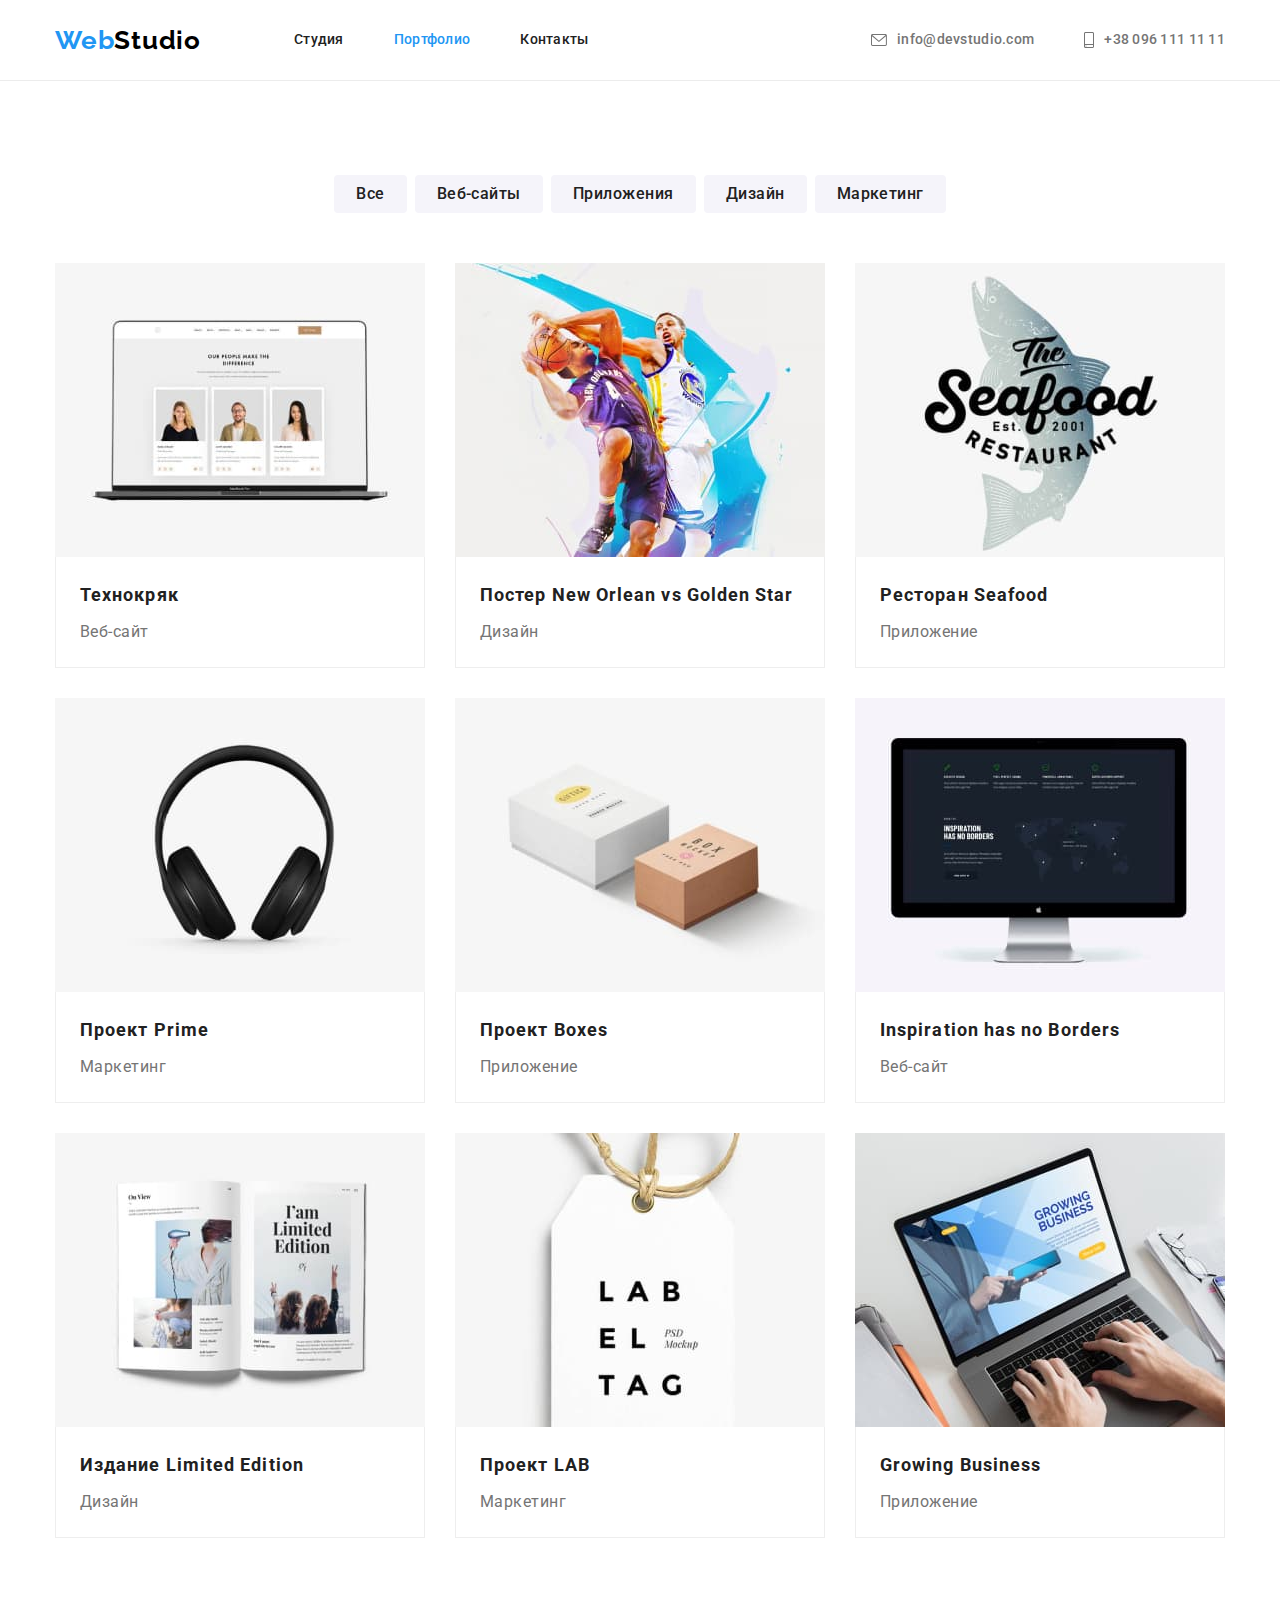
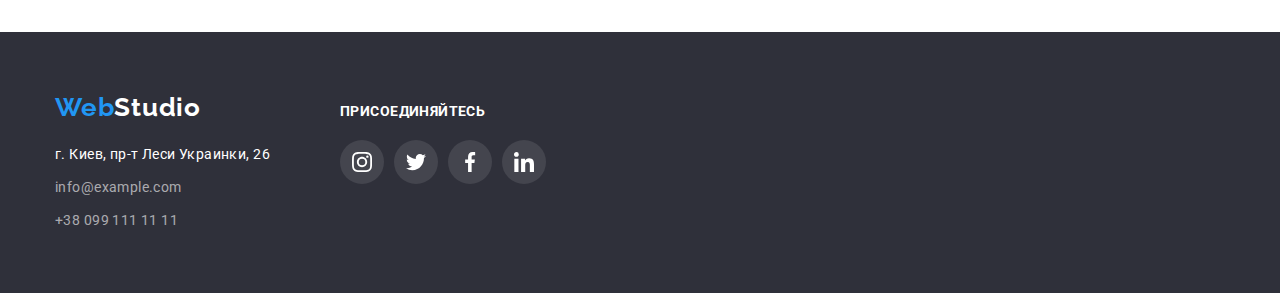
==== portfolio.html @ 128374de "added files from hw-04" ====
<!DOCTYPE html>
<html lang="ru">
  <head>
    <meta charset="UTF-8" />
    <meta name="viewport" content="width=device-width, initial-scale=1.0" />
    <title>Портфолио</title>
    <link rel="preconnect" href="https://fonts.gstatic.com" />
    <link
      href="https://fonts.googleapis.com/css2?family=Raleway:wght@700&family=Roboto:wght@400;500;700;900&display=swap"
      rel="stylesheet"
    />
    <link rel="stylesheet" href="./css/modern-normalize.css" />
    <link rel="stylesheet" href="css/styles.css" />
  </head>
  <body>
    <header class="header">
      <div class="container header-container">
        <nav class="nav">
          <a class="logo header-logo" href="./index.html"
            >Web<span>Studio</span></a
          >
          <ul class="menu">
            <li class="menu-item">
              <a class="menu-link" href="./index.html">Студия</a>
            </li>
            <li class="menu-item">
              <a class="menu-link current" href="./portfolio.html">Портфолио</a>
            </li>
            <li class="menu-item"><a class="menu-link" href="">Контакты</a></li>
          </ul>
        </nav>
        <ul class="contacts">
          <li class="contacts-item">
            <a class="contacts-link" href="malito:info@devstudio.com"
              ><svg class="contacts-icon-envelope" width="16" height="12">
                <use href="./images/icons.svg#envelope"></use>
              </svg>
              info@devstudio.com</a
            >
          </li>
          <li class="contacts-item">
            <a class="contacts-link" href="tel:+380961111111"
              ><svg class="contacts-icon-smartphone" width="10" height="16">
                <use href="./images/icons.svg#smartphone"></use>
              </svg>
              +38 096 111 11 11</a
            >
          </li>
        </ul>
      </div>
    </header>
    <main>
      <section class="works">
        <div class="works-container container">
          <h1 class="visually-hidden">Наши работы</h1>
          <ul class="filters">
            <li class="filters-item">
              <button class="filters-button" type="button">Все</button>
            </li>
            <li class="filters-item">
              <button class="filters-button" type="button">Веб-сайты</button>
            </li>
            <li class="filters-item">
              <button class="filters-button" type="button">Приложения</button>
            </li>
            <li class="filters-item">
              <button class="filters-button" type="button">Дизайн</button>
            </li>
            <li class="filters-item">
              <button class="filters-button" type="button">Маркетинг</button>
            </li>
          </ul>
          <ul class="works-list">
            <li class="works-item">
              <a href="" class="works-link">
                <div class="works-thumb">
                  <img
                    class="works-image"
                    src="./images/our-projects/tehnokryak.jpg"
                    alt="Технокряк"
                    width="370"
                  />
                </div>
                <div class="works-content">
                  <h2 class="works-item-title">Технокряк</h2>
                  <p class="works-item-text">Веб-сайт</p>
                </div></a
              >
            </li>
            <li class="works-item">
              <a href="" class="works-link">
                <div class="works-thumb">
                  <img
                    class="works-image"
                    src="./images/our-projects/new-orlean.jpg"
                    alt="Постер New Orlean vs Golden Star"
                    width="370"
                  />
                </div>
                <div class="works-content">
                  <h2 class="works-item-title">
                    Постер New Orlean vs Golden Star
                  </h2>
                  <p class="works-item-text">Дизайн</p>
                </div></a
              >
            </li>
            <li class="works-item">
              <a href="" class="works-link">
                <div class="works-thumb">
                  <img
                    class="works-image"
                    src="./images/our-projects/seafood.jpg"
                    alt="Ресторан Seafood"
                    width="370"
                  />
                </div>
                <div class="works-content">
                  <h2 class="works-item-title">Ресторан Seafood</h2>
                  <p class="works-item-text">Приложение</p>
                </div></a
              >
            </li>
            <li class="works-item">
              <a href="" class="works-link">
                <div class="works-thumb">
                  <img
                    class="works-image"
                    src="./images/our-projects/prime.jpg"
                    alt="Проект Prime"
                    width="370"
                  />
                </div>
                <div class="works-content">
                  <h2 class="works-item-title">Проект Prime</h2>
                  <p class="works-item-text">Маркетинг</p>
                </div></a
              >
            </li>
            <li class="works-item">
              <a href="" class="works-link">
                <div class="works-thumb">
                  <img
                    class="works-image"
                    src="./images/our-projects/boxex.jpg"
                    alt="Проект Boxes"
                    width="370"
                  />
                </div>
                <div class="works-content">
                  <h2 class="works-item-title">Проект Boxes</h2>
                  <p class="works-item-text">Приложение</p>
                </div></a
              >
            </li>
            <li class="works-item">
              <a href="" class="works-link">
                <div class="works-thumb">
                  <img
                    class="works-image"
                    src="./images/our-projects/inspiration.jpg"
                    alt="Inspiration has no Borders"
                    width="370"
                  />
                </div>
                <div class="works-content">
                  <h2 class="works-item-title">Inspiration has no Borders</h2>
                  <p class="works-item-text">Веб-сайт</p>
                </div></a
              >
            </li>
            <li class="works-item">
              <a href="" class="works-link">
                <div class="works-thumb">
                  <img
                    class="works-image"
                    src="./images/our-projects/limited-edition.jpg"
                    alt="Издание Limited Edition"
                    width="370"
                  />
                </div>
                <div class="works-content">
                  <h2 class="works-item-title">Издание Limited Edition</h2>
                  <p class="works-item-text">Дизайн</p>
                </div></a
              >
            </li>
            <li class="works-item">
              <a href="" class="works-link">
                <div class="works-thumb">
                  <img
                    class="works-image"
                    src="./images/our-projects/lab.jpg"
                    alt="Проект LAB"
                    width="370"
                  />
                </div>
                <div class="works-content">
                  <h2 class="works-item-title">Проект LAB</h2>
                  <p class="works-item-text">Маркетинг</p>
                </div></a
              >
            </li>
            <li class="works-item">
              <a href="" class="works-link">
                <div class="works-thumb">
                  <img
                    class="works-image"
                    src="./images/our-projects/growing-business.jpg"
                    alt="Growing Business"
                    width="370"
                  />
                </div>
                <div class="works-content">
                  <h2 class="works-item-title">Growing Business</h2>
                  <p class="works-item-text">Приложение</p>
                </div></a
              >
            </li>
          </ul>
        </div>
      </section>
    </main>
    <footer class="footer">
      <div class="container footer-container">
        <div class="footer-main">
          <a class="logo footer-logo" href="./index.html"
            >Web<span>Studio</span></a
          >
          <address class="address">
            <p class="address-text">г. Киев, пр-т Леси Украинки, 26</p>
            <ul class="address-list">
              <li class="address-item">
                <a class="address-link" href="malito:info@example.com"
                  >info@example.com</a
                >
              </li>
              <li class="address-item">
                <a class="address-link" href="tel:+380991111111"
                  >+38 099 111 11 11</a
                >
              </li>
            </ul>
          </address>
        </div>
        <div class="footer-follow">
          <h2 class="footer-follow-title">присоединяйтесь</h2>
          <ul class="footer-social-list">
            <li class="footer-social-item">
              <a
                href="https://instagram.com"
                class="footer-social-link"
                target="_blank"
              >
                <svg class="footer-social-svg" width="20" height="20">
                  <use href="./images/icons.svg#instagram"></use>
                </svg>
              </a>
            </li>
            <li class="footer-social-item">
              <a
                href="https://twitter.com"
                class="footer-social-link"
                target="_blank"
              >
                <svg class="footer-social-svg" width="20" height="20">
                  <use href="./images/icons.svg#twitter"></use>
                </svg>
              </a>
            </li>
            <li class="footer-social-item">
              <a
                href="https://facebook.com"
                class="footer-social-link"
                target="_blank"
              >
                <svg class="footer-social-svg" width="20" height="20">
                  <use href="./images/icons.svg#facebook"></use>
                </svg>
              </a>
            </li>
            <li class="footer-social-item">
              <a
                href="https://linkedin.com"
                class="footer-social-link"
                target="_blank"
              >
                <svg class="footer-social-svg" width="20" height="20">
                  <use href="./images/icons.svg#linkedin"></use>
                </svg>
              </a>
            </li>
          </ul>
        </div>
      </div>
    </footer>
  </body>
</html>
---- css/styles.css ----
:root {
  --main-text-color: #757575;
  --title-text-color: #212121;
  --white-text-color: #ffffff;
  --black-text-color: #000000;
  --main-bg-color: #ffffff;
  --address-color-link: rgba(255, 255, 255, 0.6);
  --secondary-bg-color: #f5f4fa;
  --footer-bg-color: #2f303a;
  --hero-bg-color: #c4c4c4;
  --hero-overlay-color: rgba(47, 48, 58, 0.4);
  --accent-color: #2196f3;
  --border-color: #ececec;
  --border-color-works: #eeeeee;
  --team-svg-color: #afb1b8;
  --team-svg-white-color: #ffffff;
  --footer-social-trnsp-white: rgba(255, 255, 255, 0.1);
}

h1,
h2,
h3,
h4,
h5,
h6 {
  font-weight: 700;
  color: var(--title-text-color);
}

body {
  font-family: Roboto, sans-serif;
  font-weight: 400;
  color: var(--main-text-color);
  background-color: var(--main-bg-color);
}

.visually-hidden {
  position: absolute;
  width: 1px;
  height: 1px;
  margin: -1px;
  border: 0;
  padding: 0;

  white-space: nowrap;
  clip-path: inset(100%);
  clip: rect(0 0 0 0);
  overflow: hidden;
}

.container {
  width: 1200px;
  margin-left: auto;
  margin-right: auto;
  padding-left: 15px;
  padding-right: 15px;
}

/* HEADER */

.header {
  border-bottom: 1px solid var(--border-color);
}

.header-container {
  display: flex;
  align-items: center;
}

.nav {
  display: flex;
  align-items: center;
}

.logo {
  font-family: Raleway, sans-serif;
  font-size: 26px;
  font-weight: 700;
  line-height: 1.19;
  letter-spacing: 0.03em;
  color: var(--accent-color);
}

.header-logo {
  margin-right: 93px;
  padding-top: 24px;
  padding-bottom: 24px;
}

.header-logo span {
  color: var(--black-text-color);
}

/* Menu */

.menu {
  display: flex;
}

.menu-item:not(:last-child) {
  margin-right: 50px;
}

.menu-link {
  display: block;
  padding-top: 32px;
  padding-bottom: 32px;

  font-size: 14px;
  font-weight: 500;
  line-height: 1.14;
  letter-spacing: 0.02em;
  color: var(--title-text-color);
}

.current {
  color: var(--accent-color);
}

.contacts {
  display: flex;
  margin-left: auto;
}

.contacts-item + .contacts-item {
  margin-left: 50px;
}

.contacts-link {
  display: flex;
  align-items: center;
  padding-top: 32px;
  padding-bottom: 32px;

  font-size: 14px;
  font-weight: 500;
  line-height: 1.14;
  letter-spacing: 0.02em;
  color: currentColor;
}

.contacts-icon-envelope {
  /* width: 16px;
  height: 12px; */
  margin-right: 10px;
  fill: currentColor;
}

.contacts-icon-smartphone {
  /* width: 10px;
  height: 16px; */
  margin-right: 10px;
  fill: currentColor;
}

.menu-link:hover,
.menu-link:focus,
.contacts-link:hover,
.contacts-link:focus {
  color: var(--accent-color);
  fill: var(--accent-color);
}

/* FOOTER */
.footer {
  background-color: var(--footer-bg-color);
  padding-top: 60px;
  padding-bottom: 60px;
}

.footer-container {
  display: flex;
  align-items: baseline;
}

.footer-main {
  margin-right: 70px;
}

.footer-logo {
  display: block;
  margin-bottom: 20px;
}

.footer-logo span {
  color: var(--white-text-color);
}

.address {
  font-size: 14px;
  font-style: inherit;
  line-height: 1.71;
  letter-spacing: 0.03em;
  color: var(--white-text-color);
}

.address-text {
  margin-bottom: 9px;
}

.address-item:not(:last-child) {
  margin-bottom: 9px;
}

.address-link {
  color: var(--address-color-link);
}

.address-link:hover,
.address-link:focus {
  color: var(--accent-color);
}

.footer-follow-title {
  margin-bottom: 20px;

  font-size: 14px;
  line-height: 1.14;
  letter-spacing: 0.03em;
  text-transform: uppercase;
  color: var(--white-text-color);
}

.footer-social-list {
  display: flex;
}

.footer-social-item:not(:last-child) {
  margin-right: 10px;
}

.footer-social-link {
  display: flex;
  justify-content: center;
  align-items: center;
  width: 44px;
  height: 44px;

  color: var(--white-text-color);

  border-radius: 50%;
  background-color: var(--footer-social-trnsp-white);
}

.footer-social-svg {
  fill: currentColor;
}

.footer-social-link:hover,
.footer-social-link:focus {
  background-color: var(--accent-color);
}

/* СТУДИЯ */

/* Hero */

.hero {
  max-width: 1600px;
  margin: 0 auto;
  padding-top: 200px;
  padding-bottom: 200px;

  text-align: center;

  background-color: var(--hero-bg-color);

  background-image: linear-gradient(
      to right,
      var(--hero-overlay-color),
      var(--hero-overlay-color)
    ),
    url(../images/hero.jpg);
  background-repeat: no-repeat;
  background-position: center;
  background-size: cover;
}

.hero-title {
  margin-bottom: 30px;

  font-size: 44px;
  font-weight: 900;
  line-height: 1.37;
  letter-spacing: 0.06em;
  text-transform: uppercase;
  color: var(--white-text-color);
}

.hero-button {
  padding-top: 10px;
  padding-bottom: 10px;
  padding-right: 32px;
  padding-left: 32px;

  font-size: 16px;
  font-weight: 700;
  line-height: 1.88;
  letter-spacing: 0.06em;
  color: var(--white-text-color);

  border: none;
  border-radius: 4px;
  cursor: pointer;
  background-color: var(--accent-color);
}

/* Benefits */

.benefits {
  padding-top: 94px;
  padding-bottom: 94px;
}

.benefits-list {
  display: flex;
  flex-wrap: wrap;
  margin-top: -30px;
  margin-left: -30px;
}

.benefits-item {
  flex-basis: calc(100% / 4 - 30px);
  margin-top: 30px;
  margin-left: 30px;
}

.benefits-cover {
  margin-bottom: 30px;
  display: flex;
  justify-content: center;
  align-items: center;
  width: 270px;
  height: 120px;

  border-radius: 4px;
  background-color: var(--secondary-bg-color);
}

.benefits-item-title {
  margin-bottom: 10px;

  font-size: 14px;
  line-height: 1.14;
  letter-spacing: 0.03em;
  text-transform: uppercase;
}

.benefits-item-text {
  font-size: 14px;
  line-height: 1.71;
  letter-spacing: 0.03em;
}

/* Чем мы занимаемся */

.activities {
  padding-bottom: 94px;
}

.activities-title {
  margin-bottom: 50px;

  font-size: 36px;
  line-height: 1.17;
  letter-spacing: 0.03em;
  text-align: center;
}

.activities-list {
  display: flex;
  flex-wrap: wrap;
  margin-top: -30px;
  margin-left: -30px;
}

.activities-item {
  margin-top: 30px;
  margin-left: 30px;
  flex-basis: calc(100% / 3 - 30px);
}

.activities-thumb {
  height: 294px;
}

.activities-image {
  width: 100%;
  height: 100%;
  object-fit: cover;
}

/* Наша команда */

.team {
  padding-top: 94px;
  padding-bottom: 94px;

  background-color: var(--secondary-bg-color);
}

.team-title {
  margin-bottom: 50px;

  font-size: 36px;
  line-height: 1.17;
  letter-spacing: 0.03em;
  text-align: center;
}

.team-list {
  display: flex;
  flex-wrap: wrap;
  margin-top: -30px;
  margin-left: -30px;
}

.team-item {
  flex-basis: calc(100% / 4 - 30px);
  margin-top: 30px;
  margin-left: 30px;

  border-bottom-left-radius: 4px;
  border-bottom-right-radius: 4px;
  background-color: var(--main-bg-color);
  box-shadow: 0px 1px 3px rgba(0, 0, 0, 0.12), 0px 1px 1px rgba(0, 0, 0, 0.14),
    0px 2px 1px rgba(0, 0, 0, 0.2);
}

.team-content {
  padding-top: 30px;
  padding-right: 32px;
  padding-bottom: 30px;
  padding-left: 32px;

  text-align: center;
}

.team-name {
  margin-bottom: 10px;

  font-size: 16px;
  font-weight: 500;
  line-height: 1.19;
  letter-spacing: 0.03em;
}

.team-position {
  margin-bottom: 16px;

  font-size: 16px;
  line-height: 1.19;
  letter-spacing: 0.03em;
}

.team-social {
  display: flex;
  justify-content: space-between;
}

.team-social-link {
  display: flex;
  justify-content: center;
  align-items: center;
  width: 44px;
  height: 44px;
  color: var(--team-svg-color);
  border-radius: 50%;
}

.team-social-svg {
  fill: currentColor;
}

.team-social-link:hover,
.team-social-link:focus {
  color: var(--team-svg-white-color);
  background-color: var(--accent-color);
}

/* Постоянные клиенты */

.clients {
  padding-top: 94px;
  padding-bottom: 94px;

  text-align: center;
}

.clients-title {
  margin-bottom: 50px;

  font-size: 36px;
  line-height: 1.17;
  letter-spacing: 0.03em;
}

.clients-list {
  display: flex;
  flex-wrap: wrap;
  margin-right: -30px;
}

.clients-item {
  margin-right: 30px;
}

.clients-link {
  display: flex;
  justify-content: center;
  align-items: center;
  width: 170px;
  height: 90px;

  color: var(--team-svg-color);

  border-radius: 4px;
  border: 1px solid var(--team-svg-color);
}

.clients-svg {
  fill: currentColor;
}

.clients-link:hover,
.clients-link:focus {
  color: var(--accent-color);
  border: 1px solid var(--accent-color);
}

/* ПОРТФОЛИО */

/* Фильтры */

.works {
  padding-top: 94px;
  padding-bottom: 94px;
}

.filters {
  display: flex;
  justify-content: center;
  margin-bottom: 50px;
}

.filters-item:not(:last-child) {
  margin-right: 8px;
}

.filters-button {
  padding-top: 6px;
  padding-bottom: 6px;
  padding-right: 22px;
  padding-left: 22px;

  font-size: 16px;
  font-weight: 500;
  line-height: 1.63;
  letter-spacing: 0.03em;
  color: var(--title-text-color);

  border: none;
  border-radius: 4px;
  cursor: pointer;
  background-color: var(--secondary-bg-color);
}

.filters-button:hover,
.filters-button:focus {
  background-color: var(--accent-color);
  color: var(--white-text-color);
  box-shadow: 0px 3px 1px rgba(0, 0, 0, 0.1), 0px 1px 2px rgba(0, 0, 0, 0.08),
    0px 2px 2px rgba(0, 0, 0, 0.12);
}

/* Наши работы */

.works-list {
  display: flex;
  flex-wrap: wrap;
  margin-top: -30px;
  margin-left: -30px;
}

.works-item {
  margin-top: 30px;
  margin-left: 30px;
  flex-basis: calc(100% / 3 - 30px);
}

.works-link {
  display: block;
}

.works-link:hover,
.works-link:focus {
  box-shadow: 0px 1px 1px rgba(0, 0, 0, 0.12), 0px 4px 4px rgba(0, 0, 0, 0.06),
    1px 4px 6px rgba(0, 0, 0, 0.16);
}

.works-thumb {
  height: 294px;
}

.works-image {
  width: 100%;
  height: 100%;
  object-fit: cover;
}

.works-content {
  padding-top: 20px;
  padding-bottom: 20px;
  padding-right: 24px;
  padding-left: 24px;

  border-right: 1px solid var(--border-color-works);
  border-left: 1px solid var(--border-color-works);
  border-bottom: 1px solid var(--border-color-works);
}

.works-item-title {
  margin-bottom: 4px;

  font-size: 18px;
  line-height: 2;
  letter-spacing: 0.06em;
}

.works-item-text {
  font-size: 16px;
  line-height: 1.88;
  letter-spacing: 0.03em;
}
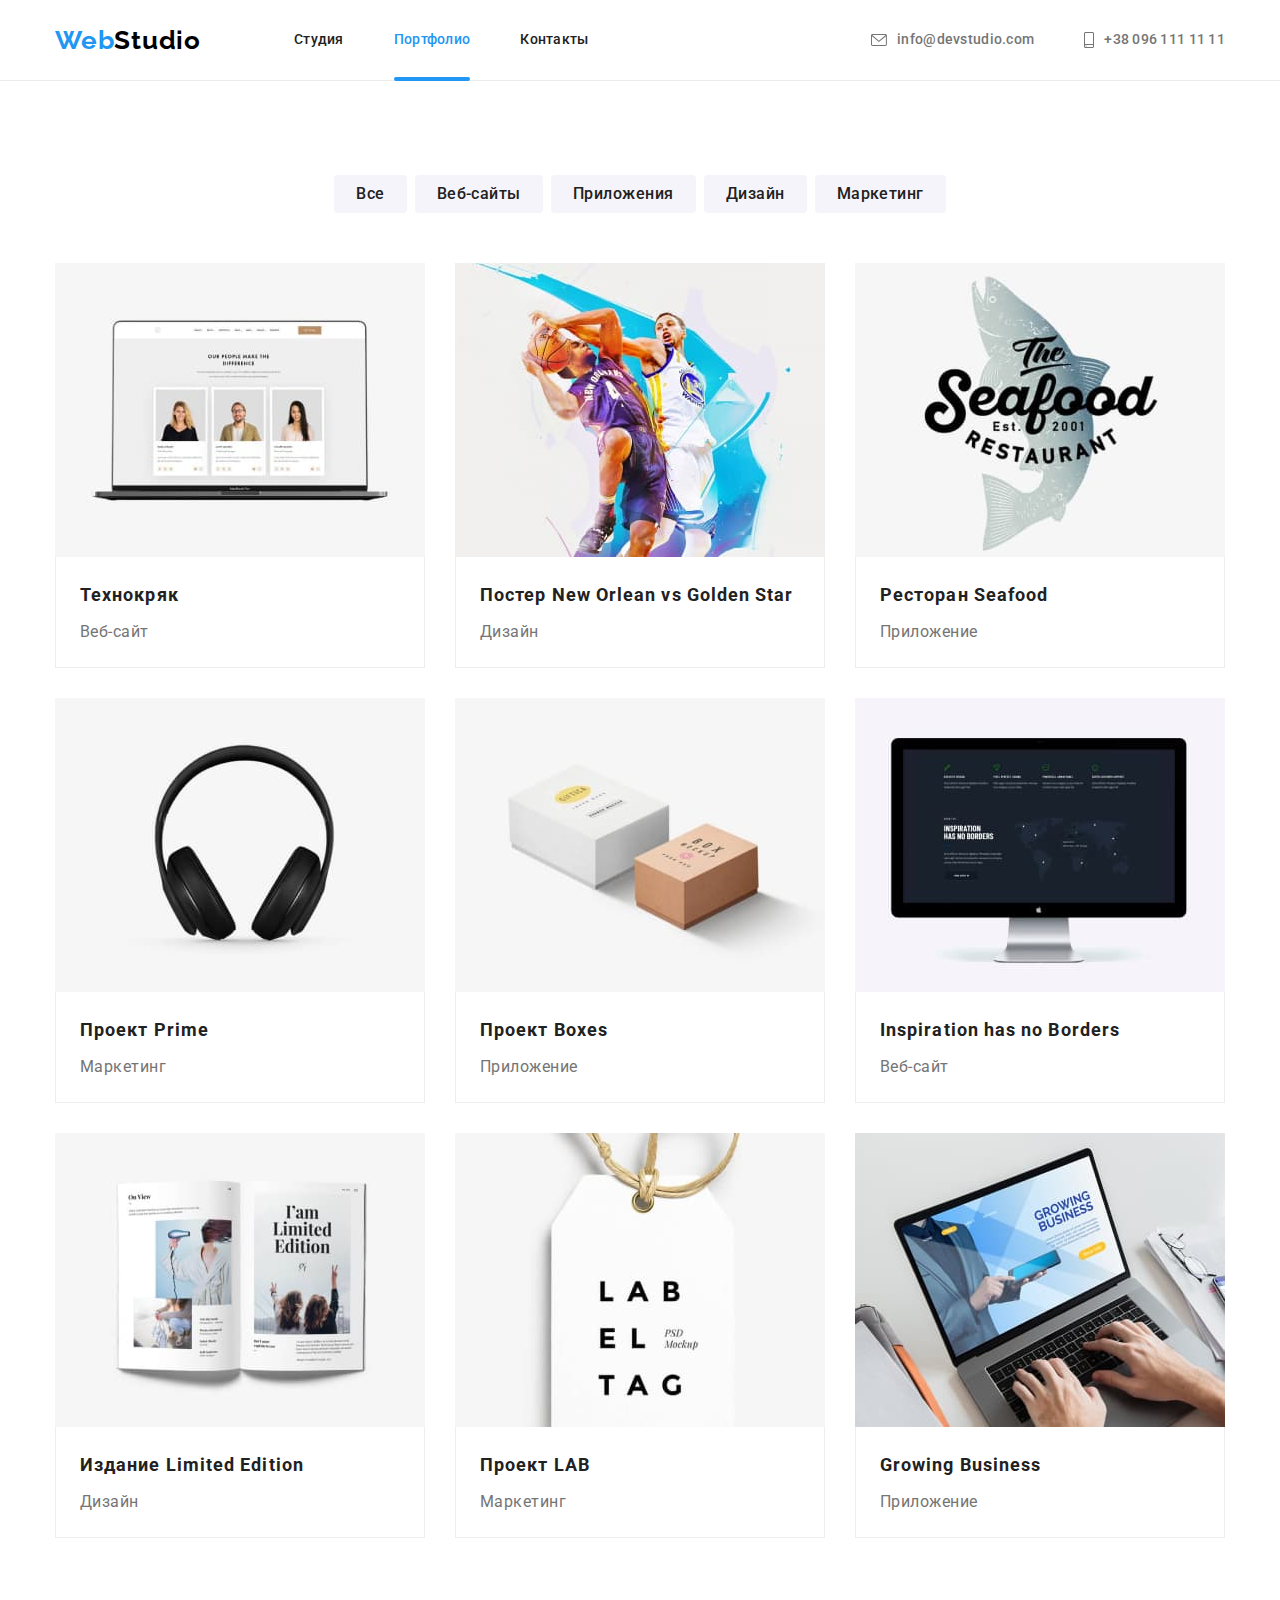
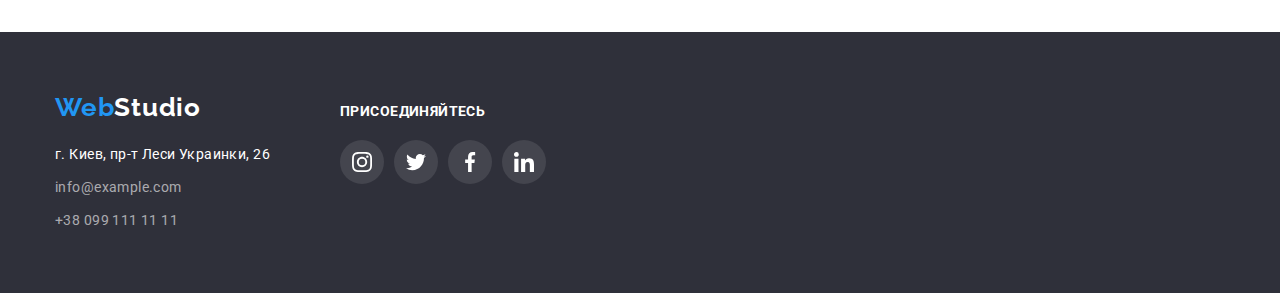
==== commit 2ef9c7f4: "changed link area of works cards" ====
--- a/portfolio.html
+++ b/portfolio.html
@@ -72,15 +72,15 @@
           </ul>
           <ul class="works-list">
             <li class="works-item">
-              <a href="" class="works-link">
-                <div class="works-thumb">
-                  <img
-                    class="works-image"
-                    src="./images/our-projects/tehnokryak.jpg"
-                    alt="Технокряк"
-                    width="370"
-                  />
-                </div>
+              <div class="works-thumb">
+                <img
+                  class="works-image"
+                  src="./images/our-projects/tehnokryak.jpg"
+                  alt="Технокряк"
+                  width="370"
+                />
+              </div>
+              <a href="" class="works-link">
                 <div class="works-content">
                   <h2 class="works-item-title">Технокряк</h2>
                   <p class="works-item-text">Веб-сайт</p>
@@ -88,15 +88,15 @@
               >
             </li>
             <li class="works-item">
-              <a href="" class="works-link">
-                <div class="works-thumb">
-                  <img
-                    class="works-image"
-                    src="./images/our-projects/new-orlean.jpg"
-                    alt="Постер New Orlean vs Golden Star"
-                    width="370"
-                  />
-                </div>
+              <div class="works-thumb">
+                <img
+                  class="works-image"
+                  src="./images/our-projects/new-orlean.jpg"
+                  alt="Постер New Orlean vs Golden Star"
+                  width="370"
+                />
+              </div>
+              <a href="" class="works-link">
                 <div class="works-content">
                   <h2 class="works-item-title">
                     Постер New Orlean vs Golden Star
@@ -106,15 +106,15 @@
               >
             </li>
             <li class="works-item">
-              <a href="" class="works-link">
-                <div class="works-thumb">
-                  <img
-                    class="works-image"
-                    src="./images/our-projects/seafood.jpg"
-                    alt="Ресторан Seafood"
-                    width="370"
-                  />
-                </div>
+              <div class="works-thumb">
+                <img
+                  class="works-image"
+                  src="./images/our-projects/seafood.jpg"
+                  alt="Ресторан Seafood"
+                  width="370"
+                />
+              </div>
+              <a href="" class="works-link">
                 <div class="works-content">
                   <h2 class="works-item-title">Ресторан Seafood</h2>
                   <p class="works-item-text">Приложение</p>
@@ -122,15 +122,15 @@
               >
             </li>
             <li class="works-item">
-              <a href="" class="works-link">
-                <div class="works-thumb">
-                  <img
-                    class="works-image"
-                    src="./images/our-projects/prime.jpg"
-                    alt="Проект Prime"
-                    width="370"
-                  />
-                </div>
+              <div class="works-thumb">
+                <img
+                  class="works-image"
+                  src="./images/our-projects/prime.jpg"
+                  alt="Проект Prime"
+                  width="370"
+                />
+              </div>
+              <a href="" class="works-link">
                 <div class="works-content">
                   <h2 class="works-item-title">Проект Prime</h2>
                   <p class="works-item-text">Маркетинг</p>
@@ -138,15 +138,15 @@
               >
             </li>
             <li class="works-item">
-              <a href="" class="works-link">
-                <div class="works-thumb">
-                  <img
-                    class="works-image"
-                    src="./images/our-projects/boxex.jpg"
-                    alt="Проект Boxes"
-                    width="370"
-                  />
-                </div>
+              <div class="works-thumb">
+                <img
+                  class="works-image"
+                  src="./images/our-projects/boxex.jpg"
+                  alt="Проект Boxes"
+                  width="370"
+                />
+              </div>
+              <a href="" class="works-link">
                 <div class="works-content">
                   <h2 class="works-item-title">Проект Boxes</h2>
                   <p class="works-item-text">Приложение</p>
@@ -154,15 +154,15 @@
               >
             </li>
             <li class="works-item">
-              <a href="" class="works-link">
-                <div class="works-thumb">
-                  <img
-                    class="works-image"
-                    src="./images/our-projects/inspiration.jpg"
-                    alt="Inspiration has no Borders"
-                    width="370"
-                  />
-                </div>
+              <div class="works-thumb">
+                <img
+                  class="works-image"
+                  src="./images/our-projects/inspiration.jpg"
+                  alt="Inspiration has no Borders"
+                  width="370"
+                />
+              </div>
+              <a href="" class="works-link">
                 <div class="works-content">
                   <h2 class="works-item-title">Inspiration has no Borders</h2>
                   <p class="works-item-text">Веб-сайт</p>
@@ -170,15 +170,15 @@
               >
             </li>
             <li class="works-item">
-              <a href="" class="works-link">
-                <div class="works-thumb">
-                  <img
-                    class="works-image"
-                    src="./images/our-projects/limited-edition.jpg"
-                    alt="Издание Limited Edition"
-                    width="370"
-                  />
-                </div>
+              <div class="works-thumb">
+                <img
+                  class="works-image"
+                  src="./images/our-projects/limited-edition.jpg"
+                  alt="Издание Limited Edition"
+                  width="370"
+                />
+              </div>
+              <a href="" class="works-link">
                 <div class="works-content">
                   <h2 class="works-item-title">Издание Limited Edition</h2>
                   <p class="works-item-text">Дизайн</p>
@@ -186,15 +186,15 @@
               >
             </li>
             <li class="works-item">
-              <a href="" class="works-link">
-                <div class="works-thumb">
-                  <img
-                    class="works-image"
-                    src="./images/our-projects/lab.jpg"
-                    alt="Проект LAB"
-                    width="370"
-                  />
-                </div>
+              <div class="works-thumb">
+                <img
+                  class="works-image"
+                  src="./images/our-projects/lab.jpg"
+                  alt="Проект LAB"
+                  width="370"
+                />
+              </div>
+              <a href="" class="works-link">
                 <div class="works-content">
                   <h2 class="works-item-title">Проект LAB</h2>
                   <p class="works-item-text">Маркетинг</p>
@@ -202,15 +202,15 @@
               >
             </li>
             <li class="works-item">
-              <a href="" class="works-link">
-                <div class="works-thumb">
-                  <img
-                    class="works-image"
-                    src="./images/our-projects/growing-business.jpg"
-                    alt="Growing Business"
-                    width="370"
-                  />
-                </div>
+              <div class="works-thumb">
+                <img
+                  class="works-image"
+                  src="./images/our-projects/growing-business.jpg"
+                  alt="Growing Business"
+                  width="370"
+                />
+              </div>
+              <a href="" class="works-link">
                 <div class="works-content">
                   <h2 class="works-item-title">Growing Business</h2>
                   <p class="works-item-text">Приложение</p>
--- a/css/styles.css
+++ b/css/styles.css
@@ -9,6 +9,7 @@
   --footer-bg-color: #2f303a;
   --hero-bg-color: #c4c4c4;
   --hero-overlay-color: rgba(47, 48, 58, 0.4);
+  --activities-overlay-color: rgb(18%, 19%, 23%, 0.8);
   --accent-color: #2196f3;
   --border-color: #ececec;
   --border-color-works: #eeeeee;
@@ -102,7 +103,9 @@
 }
 
 .menu-link {
+  position: relative;
   display: block;
+
   padding-top: 32px;
   padding-bottom: 32px;
 
@@ -117,6 +120,19 @@
   color: var(--accent-color);
 }
 
+.current::after {
+  position: absolute;
+  display: block;
+
+  content: '';
+  width: 100%;
+  height: 4px;
+
+  background-color: var(--accent-color);
+  border-radius: 2px;
+  bottom: -1px;
+}
+
 .contacts {
   display: flex;
   margin-left: auto;
@@ -140,15 +156,11 @@
 }
 
 .contacts-icon-envelope {
-  /* width: 16px;
-  height: 12px; */
   margin-right: 10px;
   fill: currentColor;
 }
 
 .contacts-icon-smartphone {
-  /* width: 10px;
-  height: 16px; */
   margin-right: 10px;
   fill: currentColor;
 }
@@ -381,6 +393,8 @@
 }
 
 .activities-thumb {
+  position: relative;
+
   height: 294px;
 }
 
@@ -388,6 +402,25 @@
   width: 100%;
   height: 100%;
   object-fit: cover;
+}
+
+.activities-overlay {
+  position: absolute;
+  left: 0;
+  bottom: 0;
+
+  width: 100%;
+  text-align: center;
+  padding-top: 27px;
+  padding-bottom: 27px;
+  font-weight: 500;
+  font-size: 14px;
+  line-height: 1.14;
+  letter-spacing: 0.03em;
+  text-transform: uppercase;
+  color: var(--white-text-color);
+
+  background-color: var(--activities-overlay-color);
 }
 
 /* Наша команда */
@@ -592,8 +625,8 @@
   display: block;
 }
 
-.works-link:hover,
-.works-link:focus {
+.works-item:hover,
+.works-item:focus {
   box-shadow: 0px 1px 1px rgba(0, 0, 0, 0.12), 0px 4px 4px rgba(0, 0, 0, 0.06),
     1px 4px 6px rgba(0, 0, 0, 0.16);
 }
